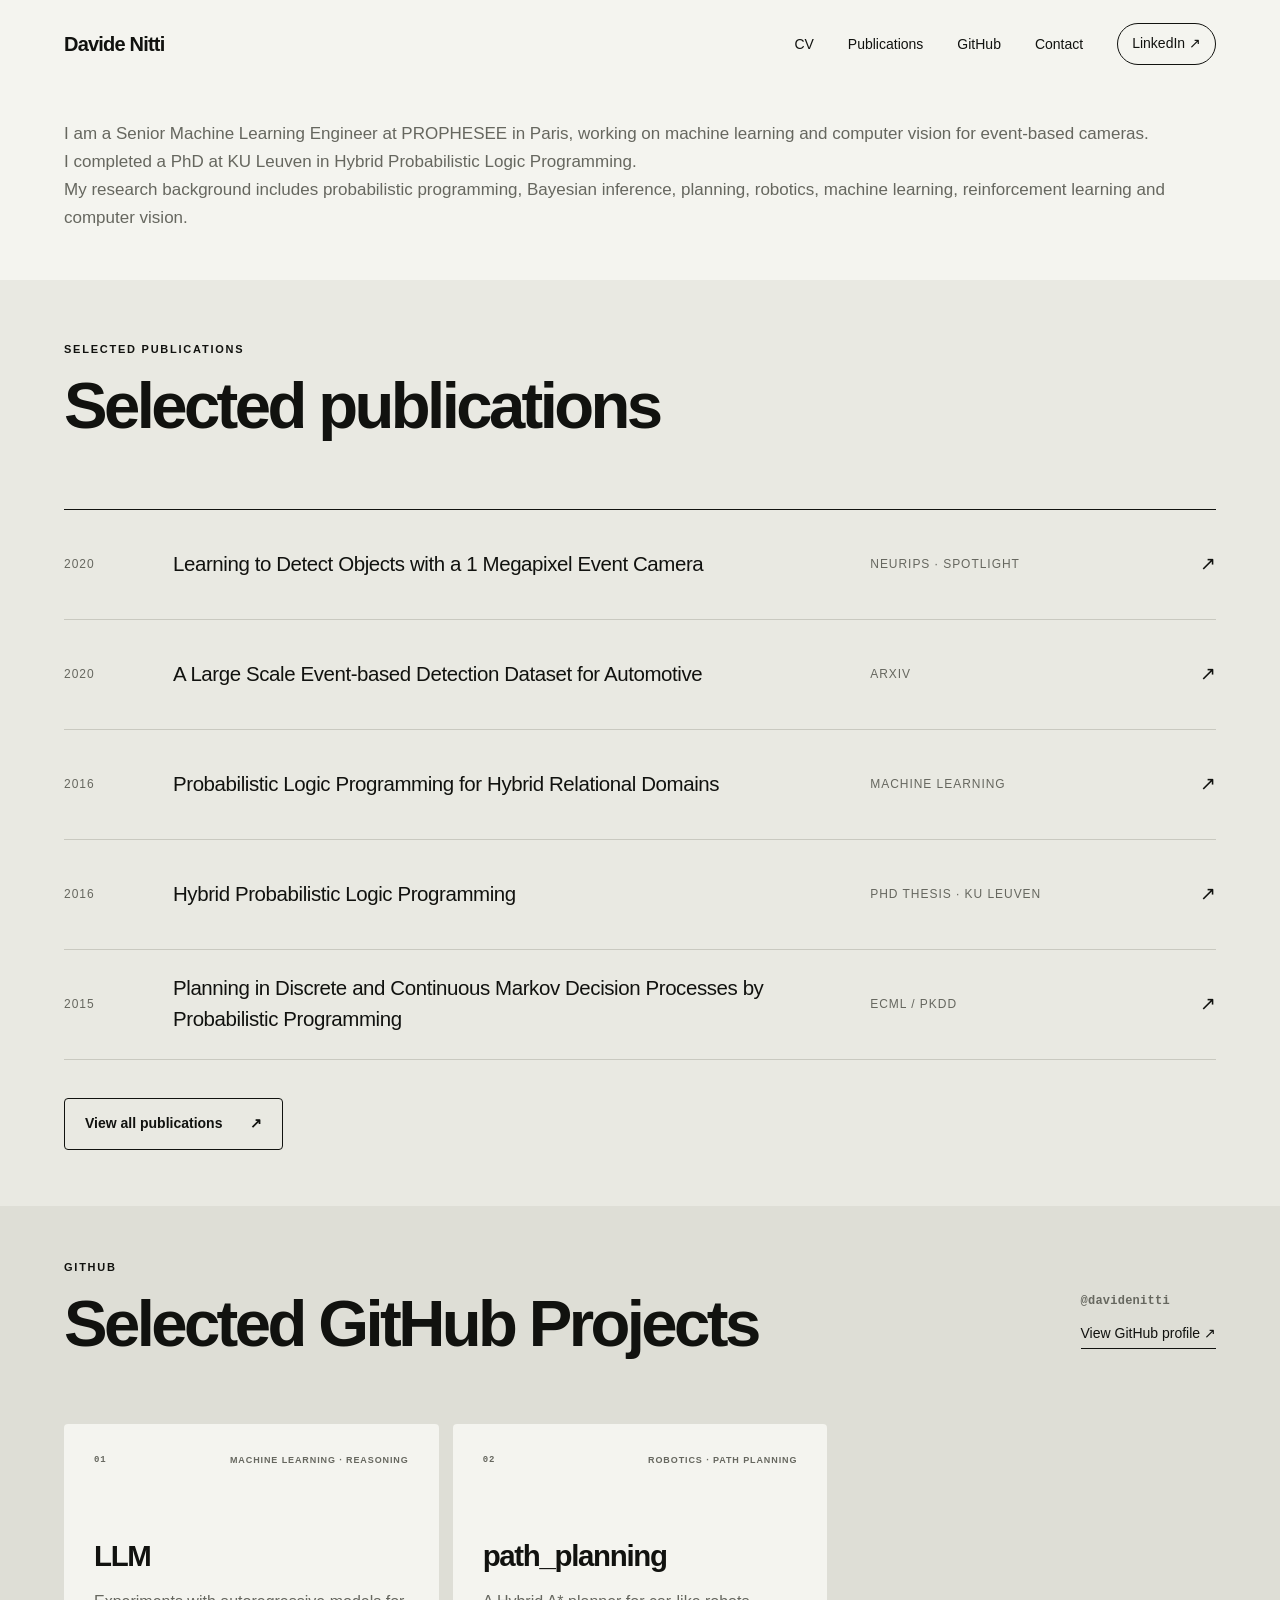
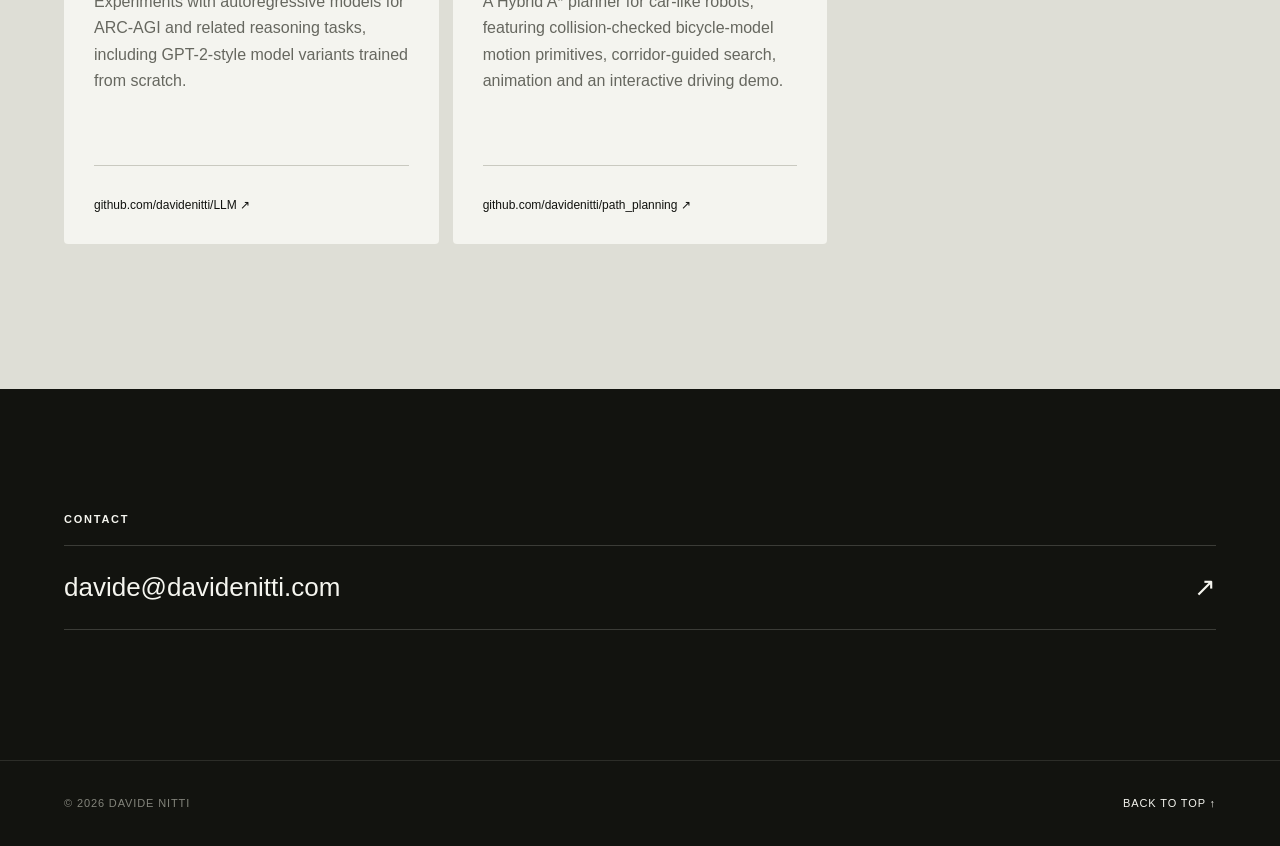
==== index.html @ c470273d "Initial website" ====
<!doctype html>
<html lang="en">
<head>
  <meta charset="utf-8" />
  <meta name="viewport" content="width=device-width, initial-scale=1" />
  <meta name="description" content="Davide Nitti — Senior Machine Learning Engineer working on computer vision, event-based vision, machine learning and probabilistic AI." />
  <meta name="theme-color" content="#f4f4ef" />
  <title>Davide Nitti — Machine Learning & Computer Vision</title>
  <link rel="stylesheet" href="styles.css" />
</head>
<body>
  <header class="site-header" id="top">
    <a class="brand" href="#top" aria-label="Davide Nitti home">Davide Nitti</a>
    <nav class="nav" aria-label="Primary navigation">
      <a href="CV.html">CV</a>
      <a href="#publications">Publications</a>
      <a href="#github">GitHub</a>
      <a href="#contact">Contact</a>
      <a class="nav-contact" href="https://fr.linkedin.com/in/davide-nitti-44170619" target="_blank" rel="noreferrer">LinkedIn ↗</a>
    </nav>
  </header>

  <main>
    <section class="hero section-pad">
      <div class="hero-copy reveal">
        <p class="hero-secondary">
          I am a Senior Machine Learning Engineer at PROPHESEE in Paris, working on machine learning and computer vision for event-based cameras.<br>
          I completed a PhD at KU Leuven in Hybrid Probabilistic Logic Programming.<br>
          My research background includes probabilistic programming, Bayesian inference, planning, robotics, machine learning, reinforcement learning  and computer vision.
        </p>
      </div>
    </section>


    <section class="publications section-pad" id="publications" aria-labelledby="pub-title">
      <div class="section-heading reveal">
        <p class="eyebrow">Selected publications</p>
        <h2 id="pub-title">Selected publications</h2>
      </div>

      <div class="publication-list">
        <a class="publication-row reveal" href="https://arxiv.org/abs/2009.13436" target="_blank" rel="noreferrer">
          <span class="pub-year">2020</span>
          <span class="pub-title">Learning to Detect Objects with a 1 Megapixel Event Camera</span>
          <span class="pub-venue">NeurIPS · Spotlight</span>
          <span class="pub-arrow">↗</span>
        </a>
        <a class="publication-row reveal" href="https://arxiv.org/abs/2001.08499" target="_blank" rel="noreferrer">
          <span class="pub-year">2020</span>
          <span class="pub-title">A Large Scale Event-based Detection Dataset for Automotive</span>
          <span class="pub-venue">arXiv</span>
          <span class="pub-arrow">↗</span>
        </a>
        <a class="publication-row reveal" href="https://link.springer.com/content/pdf/10.1007/s10994-016-5558-8.pdf" target="_blank" rel="noreferrer">
          <span class="pub-year">2016</span>
          <span class="pub-title">Probabilistic Logic Programming for Hybrid Relational Domains</span>
          <span class="pub-venue">Machine Learning</span>
          <span class="pub-arrow">↗</span>
        </a>
        <a class="publication-row reveal" href="https://lirias.kuleuven.be/retrieve/f6fe0185-c481-4d1d-91d5-0dc1fafc66db" target="_blank" rel="noreferrer">
          <span class="pub-year">2016</span>
          <span class="pub-title">Hybrid Probabilistic Logic Programming</span>
          <span class="pub-venue">PhD Thesis · KU Leuven</span>
          <span class="pub-arrow">↗</span>
        </a>
        <a class="publication-row reveal" href="https://www.research.ed.ac.uk/files/28619640/planning.pdf" target="_blank" rel="noreferrer">
          <span class="pub-year">2015</span>
          <span class="pub-title">Planning in Discrete and Continuous Markov Decision Processes by Probabilistic Programming</span>
          <span class="pub-venue">ECML / PKDD</span>
          <span class="pub-arrow">↗</span>
        </a>
      </div>

      <a class="button button-outline reveal" href="https://scholar.google.com/citations?user=Z5vPH3EAAAAJ&amp;hl=en" target="_blank" rel="noreferrer">View all publications <span>↗</span></a>
    </section>

    <section class="github section-pad" id="github" aria-labelledby="github-title">
      <div class="github-heading reveal">
        <div>
          <p class="eyebrow">GitHub</p>
          <h2 id="github-title">Selected GitHub Projects</h2>
        </div>
        <div class="github-profile">
          <span class="github-handle">@davidenitti</span>
          <a class="text-link" href="https://github.com/davidenitti" target="_blank" rel="noreferrer">View GitHub profile ↗</a>
        </div>
      </div>

      <div class="github-grid">
        <a class="repo-card reveal" href="https://github.com/davidenitti/LLM" target="_blank" rel="noreferrer" aria-label="View the LLM project on GitHub">
          <div class="repo-card-top">
            <span class="repo-index">01</span>
            <span class="repo-label">Machine Learning · Reasoning</span>
          </div>
          <h3>LLM</h3>
          <p>Experiments with autoregressive models for ARC-AGI and related reasoning tasks, including GPT-2-style model variants trained from scratch.</p>
          <span class="repo-card-link">github.com/davidenitti/LLM ↗</span>
        </a>

        <a class="repo-card reveal" href="https://github.com/davidenitti/path_planning" target="_blank" rel="noreferrer" aria-label="View the path_planning project on GitHub">
          <div class="repo-card-top">
            <span class="repo-index">02</span>
            <span class="repo-label">Robotics · Path Planning</span>
          </div>
          <h3>path_planning</h3>
          <p>A Hybrid A* planner for car-like robots, featuring collision-checked bicycle-model motion primitives, corridor-guided search, animation and an interactive driving demo.</p>
          <span class="repo-card-link">github.com/davidenitti/path_planning ↗</span>
        </a>

      </div>
    </section>

    <section class="contact section-pad" id="contact" aria-labelledby="contact-title">
      <div class="reveal">
        <p class="eyebrow">Contact</p>
        <a class="contact-link" data-email="moc.ittinedivad|edivad" href="https://fr.linkedin.com/in/davide-nitti-44170619" target="_blank" rel="noreferrer">
          <span class="contact-email">Contact Davide</span>
          <span aria-hidden="true">↗</span>
        </a>
      </div>
    </section>

  </main>

  <footer class="footer">
    <span>© <span id="year"></span> Davide Nitti</span>
    <span></span>
    <a href="#top">Back to top ↑</a>
  </footer>

  <script src="site.js"></script>
</body>
</html>
---- styles.css ----
:root {
  --bg: #f4f4ef;
  --surface: #e9e9e2;
  --ink: #11120f;
  --muted: #66675f;
  --line: #c9c9c0;
  --accent: #3157ff;
  --dark: #12130f;
  --light: #f5f5ef;
  --max: 1480px;
  --pad: clamp(24px, 5vw, 84px);
  --radius: 4px;
}

* { box-sizing: border-box; }
html { scroll-behavior: smooth; }
body {
  margin: 0;
  background: var(--bg);
  color: var(--ink);
  font-family: Inter, ui-sans-serif, -apple-system, BlinkMacSystemFont, "Segoe UI", sans-serif;
  font-size: 16px;
  line-height: 1.5;
  overflow-x: hidden;
}
body.menu-open { overflow: hidden; }
::selection { background: var(--accent); color: white; }
a { color: inherit; text-decoration: none; }
button { font: inherit; }


.site-header {
  height: 88px;
  width: 100%;
  max-width: var(--max);
  margin: 0 auto;
  padding: 0 var(--pad);
  display: flex;
  align-items: center;
  justify-content: space-between;
  position: relative;
  z-index: 50;
}
.brand {
  font-size: 20px;
  font-weight: 820;
  letter-spacing: -.04em;
}
.brand span { color: var(--accent); }
.nav { display: flex; align-items: center; gap: 34px; font-size: 14px; }
.nav a { position: relative; }
.nav a:not(.nav-contact)::after {
  content: "";
  position: absolute;
  left: 0; bottom: -7px;
  width: 100%; height: 1px;
  background: currentColor;
  transform: scaleX(0);
  transform-origin: right;
  transition: transform .25s ease;
}
.nav a:hover::after { transform: scaleX(1); transform-origin: left; }
.nav-contact {
  border: 1px solid var(--ink);
  padding: 9px 14px 10px;
  border-radius: 999px;
  transition: .25s ease;
}
.nav-contact:hover { background: var(--ink); color: var(--bg); }
.menu-button, .mobile-nav { display: none; }

.section-pad {
  width: 100%;
  max-width: var(--max);
  margin: 0 auto;
  padding-left: var(--pad);
  padding-right: var(--pad);
}
.eyebrow {
  margin: 0 0 20px;
  font-size: 11px;
  line-height: 1;
  letter-spacing: .16em;
  text-transform: uppercase;
  font-weight: 700;
}

.hero {
  min-height: auto;
  display: grid;
  grid-template-columns: minmax(0, 1.08fr) minmax(380px, .92fr);
  gap: clamp(40px, 7vw, 120px);
  align-items: center;
  padding-top: 32px;
  padding-bottom: 48px;
  position: relative;
}
.hero-copy { max-width: 800px; }
.hero-name {
  margin: 0 0 18px;
  font-size: clamp(26px, 2.4vw, 40px);
  line-height: 1;
  letter-spacing: -.04em;
  font-weight: 700;
}

.hero h1 {
  margin: 0;
  max-width: 860px;
  font-size: clamp(58px, 7.3vw, 126px);
  line-height: .89;
  letter-spacing: -.065em;
  font-weight: 700;
}
.hero h1 em,
.about-copy h2 em {
  font-family: Georgia, "Times New Roman", serif;
  font-weight: 400;
  letter-spacing: -.045em;
}
.hero-lead {
  max-width: 640px;
  margin: 42px 0 0;
  font-size: clamp(18px, 1.5vw, 23px);
  line-height: 1.48;
  color: var(--muted);
}
.hero-actions {
  margin-top: 42px;
  display: flex;
  align-items: center;
  gap: 28px;
  flex-wrap: wrap;
}
.button {
  min-height: 52px;
  display: inline-flex;
  align-items: center;
  justify-content: space-between;
  gap: 28px;
  padding: 0 20px;
  border-radius: var(--radius);
  font-size: 14px;
  font-weight: 650;
  transition: transform .25s ease, background .25s ease, color .25s ease;
}
.button:hover { transform: translateY(-2px); }
.button-primary { background: var(--accent); color: #fff; }
.button-outline { border: 1px solid var(--ink); margin-top: 38px; }
.button-outline:hover { background: var(--ink); color: var(--bg); }
.text-link { font-size: 14px; border-bottom: 1px solid var(--ink); padding-bottom: 4px; }
.hero-index {
  position: absolute;
  bottom: 24px; right: var(--pad);
  font-size: 11px;
  letter-spacing: .15em;
}


.expertise {
  padding-top: 118px;
  padding-bottom: 140px;
  border-top: 1px solid var(--line);
  display: grid;
  grid-template-columns: .7fr 1.3fr;
  gap: clamp(48px, 8vw, 150px);
}
.section-heading h2,
.work-heading h2,
.publications h2 {
  margin: 0;
  font-size: clamp(48px, 5.1vw, 86px);
  line-height: .94;
  letter-spacing: -.055em;
  font-weight: 650;
}
.expertise-list { border-top: 1px solid var(--ink); }
.expertise-item {
  display: grid;
  grid-template-columns: 52px minmax(180px, .85fr) 1.15fr;
  gap: 24px;
  align-items: start;
  padding: 27px 0 30px;
  border-bottom: 1px solid var(--line);
}
.item-index { font: 600 10px/1 ui-monospace, monospace; color: var(--muted); padding-top: 7px; }
.expertise-item h3 { margin: 0; font-size: 20px; letter-spacing: -.025em; }
.expertise-item p { margin: 0; color: var(--muted); max-width: 460px; }

.work {
  background: #deded6;
  max-width: none;
  padding-top: 130px;
  padding-bottom: 140px;
}
.work > * { max-width: calc(var(--max) - (var(--pad) * 2)); margin-left: auto; margin-right: auto; }
.work-heading {
  display: flex;
  justify-content: space-between;
  align-items: end;
  gap: 48px;
  margin-bottom: 72px;
}
.section-note { max-width: 420px; margin: 0 0 4px; color: var(--muted); }
.project {
  background: var(--bg);
  border-radius: var(--radius);
  position: relative;
}
.project-featured { padding: clamp(24px, 3.2vw, 52px); }
.project-meta {
  display: flex;
  justify-content: space-between;
  gap: 18px;
  color: var(--muted);
  text-transform: uppercase;
  font-size: 10px;
  letter-spacing: .1em;
  font-weight: 700;
}
.project-body {
  display: grid;
  grid-template-columns: .92fr 1.08fr;
  gap: clamp(40px, 6vw, 100px);
  align-items: end;
  margin-top: 80px;
}
.project-featured h3 {
  margin: 0;
  max-width: 700px;
  font-size: clamp(38px, 4.1vw, 72px);
  line-height: .98;
  letter-spacing: -.05em;
  font-weight: 650;
}
.project-featured p { max-width: 600px; margin: 30px 0 0; color: var(--muted); font-size: 17px; }
.project-links { display: flex; gap: 26px; flex-wrap: wrap; margin-top: 34px; font-size: 13px; }
.project-links a { border-bottom: 1px solid; padding-bottom: 3px; }
.project-graphic {
  min-height: 500px;
  position: relative;
  overflow: hidden;
  background: #171815;
}
.graphic-events {
  background:
    linear-gradient(90deg, rgba(49,87,255,.16), transparent 40%),
    radial-gradient(circle at 60% 35%, rgba(255,255,255,.08), transparent 25%),
    #151612;
}
.event-field { position: absolute; inset: 0; }
.event-dot { position: absolute; width: 2px; height: 2px; background: #dce0ff; opacity: .65; }
.event-dot:nth-child(3n) { background: #3157ff; width: 3px; height: 3px; }
.bbox { position: absolute; border: 1px solid rgba(255,255,255,.72); }
.bbox::before {
  content: "OBJECT";
  position: absolute; left: -1px; top: -17px;
  color: rgba(255,255,255,.72);
  font: 600 8px/1 ui-monospace, monospace;
  letter-spacing: .08em;
}
.bbox-1 { left: 18%; top: 28%; width: 22%; height: 32%; }
.bbox-2 { left: 55%; top: 18%; width: 27%; height: 24%; }
.bbox-3 { left: 62%; top: 63%; width: 16%; height: 20%; }
.fps-badge {
  position: absolute; left: 16px; bottom: 16px;
  background: var(--accent); color: white;
  padding: 7px 9px;
  font: 700 9px/1 ui-monospace, monospace;
  letter-spacing: .08em;
}
.project-grid {
  display: grid;
  grid-template-columns: 1fr 1fr;
  gap: 18px;
  margin-top: 18px;
}
.project-compact { min-height: 420px; padding: 30px; display: flex; flex-direction: column; }
.project-compact h3 { margin: auto 0 18px; max-width: 600px; font-size: clamp(29px, 2.7vw, 46px); line-height: 1.02; letter-spacing: -.045em; }
.project-compact p { margin: 0; max-width: 620px; color: var(--muted); }
.project-arrow { position: absolute; right: 28px; top: 70px; font-size: 24px; }
.project-dark { background: var(--dark); color: var(--light); }
.project-dark .project-meta, .project-dark p { color: #9a9b91; }

.about {
  padding-top: 150px;
  padding-bottom: 150px;
  display: grid;
  grid-template-columns: .55fr 1.2fr;
  column-gap: clamp(60px, 9vw, 180px);
  row-gap: 110px;
}
.about-kicker { min-height: 200px; display: flex; flex-direction: column; justify-content: space-between; }
.monogram {
  width: 128px; height: 128px;
  border-radius: 50%;
  background: var(--accent);
  color: white;
  display: grid; place-items: center;
  font-size: 28px; font-weight: 750; letter-spacing: -.06em;
}
.about-copy h2 {
  margin: 0;
  font-size: clamp(48px, 5.5vw, 92px);
  line-height: .96;
  letter-spacing: -.055em;
  font-weight: 620;
}
.about-copy p { margin: 48px 0 0; max-width: 720px; color: var(--muted); font-size: 19px; line-height: 1.65; }
.timeline { grid-column: 2; border-top: 1px solid var(--ink); }
.timeline-row {
  display: grid;
  grid-template-columns: 130px 1fr;
  padding: 24px 0 28px;
  border-bottom: 1px solid var(--line);
}
.timeline-year { font: 600 10px/1.4 ui-monospace, monospace; color: var(--muted); }
.timeline-row div { display: flex; justify-content: space-between; gap: 30px; }
.timeline-row strong { font-size: 18px; }
.timeline-row span:last-child { color: var(--muted); }

.research-banner {
  max-width: none;
  background: var(--accent);
  color: white;
  padding-top: 72px;
  padding-bottom: 72px;
  overflow: hidden;
}
.research-banner > .eyebrow { max-width: calc(var(--max) - (var(--pad) * 2)); margin-left: auto; margin-right: auto; }
.research-marquee {
  width: max-content;
  display: flex;
  align-items: center;
  gap: 26px;
  font-size: clamp(52px, 7.2vw, 120px);
  line-height: .9;
  letter-spacing: -.06em;
  white-space: nowrap;
}
.research-marquee i { font-family: Georgia, serif; font-weight: 400; }
.research-list { display: none; }

.publications {
  padding-top: 64px;
  padding-bottom: 56px;
  background: var(--surface);
}
.publications .section-heading { margin-bottom: 72px; }
.publication-list { border-top: 1px solid var(--ink); }
.publication-row {
  display: grid;
  grid-template-columns: 85px 1.5fr .65fr 30px;
  gap: 24px;
  align-items: center;
  min-height: 110px;
  border-bottom: 1px solid var(--line);
  transition: padding .25s ease, background .25s ease;
}
.publication-row:hover { padding-left: 14px; padding-right: 14px; background: rgba(255,255,255,.34); }
.pub-year, .pub-venue { color: var(--muted); font-size: 12px; text-transform: uppercase; letter-spacing: .08em; }
.pub-title { font-size: clamp(18px, 1.6vw, 24px); letter-spacing: -.02em; }
.pub-arrow { text-align: right; font-size: 19px; }

.contact {
  max-width: none;
  background: var(--dark);
  color: var(--light);
  padding-top: 125px;
  padding-bottom: 130px;
}
.contact > * { max-width: calc(var(--max) - (var(--pad) * 2)); margin-left: auto; margin-right: auto; }
.contact h2 {
  margin-top: 0;
  margin-bottom: 60px;
  font-size: clamp(52px, 6.4vw, 108px);
  line-height: .93;
  letter-spacing: -.06em;
  font-weight: 620;
}
.contact-link {
  display: flex;
  justify-content: space-between;
  align-items: center;
  border-top: 1px solid #3b3c37;
  border-bottom: 1px solid #3b3c37;
  padding: 22px 0;
  font-size: 18px;
}
.contact-link span { font-size: 26px; }

.footer {
  min-height: 86px;
  background: var(--dark);
  color: #83847b;
  border-top: 1px solid #2c2d28;
  display: grid;
  grid-template-columns: 1fr auto 1fr;
  gap: 20px;
  align-items: center;
  padding: 0 var(--pad);
  font-size: 11px;
  text-transform: uppercase;
  letter-spacing: .08em;
}
.footer a { justify-self: end; color: var(--light); }

.reveal { opacity: 1; transform: translateY(0); }
.js .reveal {
  opacity: 0;
  transform: translateY(22px);
  transition: opacity .7s ease, transform .7s cubic-bezier(.2,.75,.2,1);
}
.js .reveal.visible { opacity: 1; transform: translateY(0); }

@media (prefers-reduced-motion: reduce) {
  *, *::before, *::after { animation-duration: .01ms !important; animation-iteration-count: 1 !important; scroll-behavior: auto !important; transition-duration: .01ms !important; }
}

@media (max-width: 980px) {
  .nav { display: none; }
  .menu-button {
    display: flex;
    width: 42px; height: 42px;
    border: 0; background: transparent;
    flex-direction: column;
    align-items: center; justify-content: center;
    gap: 7px; cursor: pointer;
    position: relative; z-index: 70;
  }
  .menu-button span { width: 24px; height: 1px; background: var(--ink); transition: transform .25s ease; }
  .menu-button[aria-expanded="true"] span:first-child { transform: translateY(4px) rotate(45deg); }
  .menu-button[aria-expanded="true"] span:last-child { transform: translateY(-4px) rotate(-45deg); }
  .mobile-nav {
    display: flex;
    position: fixed;
    z-index: 45;
    inset: 0;
    background: var(--bg);
    padding: 130px var(--pad) 50px;
    flex-direction: column;
    gap: 8px;
    transform: translateY(-105%);
    transition: transform .45s cubic-bezier(.2,.75,.2,1);
  }
  .mobile-nav.open { transform: translateY(0); }
  .mobile-nav a { font-size: clamp(36px, 9vw, 64px); line-height: 1.15; letter-spacing: -.04em; padding: 8px 0; }

  .hero { grid-template-columns: 1fr; min-height: auto; padding-top: 20px; }
  .hero-visual { width: 100%; min-height: 620px; max-height: none; aspect-ratio: 1.05; margin-top: 18px; }
  .hero-index { display: none; }
  .expertise { grid-template-columns: 1fr; }
  .work-heading { align-items: start; flex-direction: column; }
  .project-body { grid-template-columns: 1fr; margin-top: 60px; }
  .project-graphic { min-height: 450px; }
  .about { grid-template-columns: 1fr; row-gap: 70px; }
  .about-kicker { min-height: 0; flex-direction: row; align-items: flex-end; }
  .timeline { grid-column: 1; }
}

@media (max-width: 700px) {
  .site-header { height: 74px; }
  .hero { padding-top: 16px; padding-bottom: 40px; }
  .hero h1 { font-size: clamp(54px, 17vw, 82px); }
  .hero-lead { margin-top: 30px; }
  .hero-visual { min-height: 480px; }
  .visual-label-bottom span:nth-child(2) { display: none; }
  .expertise { padding-top: 88px; padding-bottom: 100px; gap: 48px; }
  .expertise-item { grid-template-columns: 38px 1fr; gap: 14px; }
  .expertise-item p { grid-column: 2; }
  .work { padding-top: 95px; padding-bottom: 100px; }
  .work-heading { margin-bottom: 48px; }
  .project-featured { padding: 22px; }
  .project-body { margin-top: 56px; }
  .project-graphic { min-height: 360px; }
  .project-grid { grid-template-columns: 1fr; }
  .project-compact { min-height: 360px; }
  .about { padding-top: 100px; padding-bottom: 110px; }
  .monogram { width: 82px; height: 82px; font-size: 20px; }
  .timeline-row { grid-template-columns: 1fr; gap: 12px; }
  .timeline-row div { flex-direction: column; gap: 4px; }
  .research-marquee { display: none; }
  .research-list { display: flex; flex-direction: column; gap: 8px; font-size: clamp(38px, 12vw, 56px); line-height: 1; letter-spacing: -.05em; }
  .research-banner > .eyebrow, .research-list { max-width: calc(var(--max) - (var(--pad) * 2)); margin-left: auto; margin-right: auto; }
  .publications { padding-top: 56px; padding-bottom: 56px; }
  .publication-row { grid-template-columns: 54px 1fr 24px; padding: 22px 0; min-height: 0; }
  .pub-venue { grid-column: 2; }
  .pub-arrow { grid-column: 3; grid-row: 1 / span 2; }
  .contact { padding-top: 95px; padding-bottom: 100px; }
  .footer { grid-template-columns: 1fr auto; padding-top: 28px; padding-bottom: 28px; }
  .footer span:nth-child(2) { display: none; }
}

/* V2: static visual system and GitHub section */


.research-banner { overflow: visible; }
.research-marquee { display: none !important; animation: none !important; }
.research-list-desktop {
  display: grid;
  grid-template-columns: repeat(4, 1fr);
  gap: 0;
  margin-top: 52px;
  border-top: 1px solid rgba(255,255,255,.25);
  border-bottom: 1px solid rgba(255,255,255,.25);
}
.research-list-desktop span {
  padding: 28px 20px;
  border-right: 1px solid rgba(255,255,255,.25);
  font-size: clamp(20px, 2vw, 31px);
  letter-spacing: -.035em;
}
.research-list-desktop span:first-child { padding-left: 0; }
.research-list-desktop span:last-child { border-right: 0; }

/* Keep content visible without scroll-triggered animation. */
.reveal,
.js .reveal,
.js .reveal.visible {
  opacity: 1 !important;
  transform: none !important;
  transition: none !important;
}

.github {
  padding-top: 56px;
  padding-bottom: 145px;
  background: #deded6;
  max-width: none;
}
.github > * {
  max-width: calc(var(--max) - (var(--pad) * 2));
  margin-left: auto;
  margin-right: auto;
}
.github-heading {
  display: flex;
  justify-content: space-between;
  align-items: end;
  gap: 50px;
  margin-bottom: 70px;
}
.github-heading h2 {
  margin: 0;
  font-size: clamp(48px, 5.1vw, 86px);
  line-height: .94;
  letter-spacing: -.055em;
  font-weight: 650;
}
.github-profile {
  display: flex;
  flex-direction: column;
  align-items: flex-start;
  gap: 16px;
  padding-bottom: 5px;
}
.github-handle {
  font: 600 12px/1 ui-monospace, SFMono-Regular, Menlo, monospace;
  letter-spacing: .02em;
  color: var(--muted);
}
.github-grid {
  display: grid;
  grid-template-columns: repeat(3, 1fr);
  gap: 14px;
}
.repo-card {
  min-height: 420px;
  padding: 30px;
  background: var(--bg);
  display: flex;
  flex-direction: column;
  border-radius: var(--radius);
  transition: transform .25s ease, background .25s ease;
}
.repo-card:hover { transform: translateY(-4px); }
.repo-card:focus-visible { outline: 2px solid var(--accent); outline-offset: 4px; }
.repo-card-top {
  display: flex;
  justify-content: space-between;
  gap: 20px;
  color: var(--muted);
  text-transform: uppercase;
  font-size: 9px;
  letter-spacing: .1em;
  font-weight: 700;
}
.repo-index {
  font-family: ui-monospace, SFMono-Regular, Menlo, monospace;
}
.repo-card h3 {
  margin: 74px 0 18px;
  font-size: clamp(28px, 2.3vw, 42px);
  line-height: 1;
  letter-spacing: -.045em;
  overflow-wrap: anywhere;
}
.repo-card p {
  margin: 0;
  color: var(--muted);
  line-height: 1.65;
}
.repo-card-link {
  margin-top: auto;
  padding-top: 30px;
  font-size: 12px;
  border-top: 1px solid var(--line);
  overflow-wrap: anywhere;
}
.repo-card-dark {
  background: #171815;
  color: #f4f4ef;
}
.repo-card-dark p,
.repo-card-dark .repo-card-top { color: rgba(244,244,239,.62); }
.repo-card-dark .repo-card-link { border-top-color: rgba(244,244,239,.16); }
.contact-links {
  display: flex;
  flex-wrap: wrap;
  gap: clamp(26px, 5vw, 70px);
  align-items: baseline;
}

@media (max-width: 900px) {
  .research-list-desktop { grid-template-columns: repeat(2, 1fr); }
  .research-list-desktop span:nth-child(2) { border-right: 0; }
  .research-list-desktop span:nth-child(-n+2) { border-bottom: 1px solid rgba(255,255,255,.25); }
  .github-heading { align-items: flex-start; flex-direction: column; }
  .github-grid { grid-template-columns: 1fr; }
  .repo-card { min-height: 320px; }
}

@media (max-width: 620px) {
  .research-list-desktop { grid-template-columns: 1fr; }
  .research-list-desktop span {
    border-right: 0;
    border-bottom: 1px solid rgba(255,255,255,.25);
    padding: 22px 0;
  }
  .research-list-desktop span:nth-child(-n+2) { border-bottom: 1px solid rgba(255,255,255,.25); }
  .research-list-desktop span:last-child { border-bottom: 0; }
  .github { padding-top: 56px; padding-bottom: 105px; }
  .github-heading { margin-bottom: 46px; }
  .repo-card { min-height: 300px; padding: 24px; }
  .repo-card h3 { margin-top: 54px; }
}


/* V3: purely typographic layout; decorative SVG/event visuals removed. */
.hero {
  grid-template-columns: minmax(0, 1fr);
  align-items: center;
}
.hero-copy {
  max-width: none;
}
.hero h1 {
  max-width: 1040px;
}
.hero-lead {
  max-width: 780px;
  margin-top: 0;
  color: var(--ink);
  font-size: clamp(22px, 2vw, 32px);
  line-height: 1.42;
  letter-spacing: -.025em;
}
.hero-secondary {
  max-width: none;
  margin: 0;
  color: var(--muted);
  font-size: 17px;
  line-height: 1.65;
}
.project-body {
  grid-template-columns: minmax(0, 1fr);
  max-width: 980px;
}
.project-featured h3 {
  max-width: 900px;
}
@media (max-width: 980px) {
  .hero { grid-template-columns: 1fr; }
  .project-body { grid-template-columns: 1fr; }
}

/* Shared persistent navigation */
.site-header {
  height: auto;
  min-height: 88px;
}
.nav a[aria-current="page"]::after { transform: scaleX(1); }
.menu-button,
.mobile-nav { display: none !important; }

@media (max-width: 980px) {
  .nav {
    display: flex;
    gap: clamp(12px, 3vw, 26px);
  }
}

@media (max-width: 560px) {
  .site-header {
    min-height: 112px;
    padding-top: 18px;
    padding-bottom: 16px;
    flex-wrap: wrap;
    row-gap: 15px;
  }
  .brand { width: 100%; }
  .nav {
    width: 100%;
    justify-content: flex-end;
    gap: clamp(10px, 4vw, 18px);
    font-size: 12px;
  }
  .nav-contact { padding: 7px 10px 8px; }
}

/* Curriculum vitae */
.cv-main { padding-bottom: 140px; }
.cv-hero {
  padding-top: clamp(62px, 8vw, 118px);
  padding-bottom: clamp(82px, 11vw, 170px);
}
.cv-hero h1 {
  max-width: 1060px;
  margin: 0;
  font-size: clamp(18px, 5.5vw, 92px);
  line-height: .88;
  letter-spacing: -.065em;
  font-weight: 650;
  white-space: nowrap;
}
.cv-intro {
  max-width: 860px;
  margin: 48px 0 0;
  color: var(--muted);
  font-size: clamp(19px, 1.8vw, 27px);
  line-height: 1.55;
  letter-spacing: -.02em;
}
.cv-section {
  display: grid;
  grid-template-columns: minmax(190px, .45fr) minmax(0, 1.55fr);
  gap: clamp(42px, 8vw, 140px);
  padding-top: 78px;
  padding-bottom: 92px;
  border-top: 1px solid var(--ink);
}
.cv-section-heading h2 {
  position: sticky;
  top: 28px;
  margin: 0;
  font-size: clamp(32px, 3vw, 50px);
  line-height: 1;
  letter-spacing: -.05em;
  font-weight: 650;
}
.cv-entries { border-top: 1px solid var(--line); }
.cv-entry {
  display: grid;
  grid-template-columns: minmax(130px, .34fr) minmax(0, 1fr);
  gap: clamp(28px, 5vw, 76px);
  padding: 30px 0 36px;
  border-bottom: 1px solid var(--line);
}
.cv-date {
  color: var(--muted);
  font: 600 11px/1.5 ui-monospace, SFMono-Regular, Menlo, monospace;
  letter-spacing: .025em;
  text-transform: uppercase;
}
.cv-entry h3 {
  margin: -3px 0 8px;
  font-size: clamp(22px, 2vw, 31px);
  line-height: 1.12;
  letter-spacing: -.035em;
  font-weight: 650;
}
.cv-place { margin: 0 0 20px; color: var(--muted); }
.cv-entry p { max-width: 780px; margin: 0 0 14px; }
.cv-entry p:last-child { margin-bottom: 0; }
.cv-entry ul { max-width: 780px; margin: 14px 0 0; padding-left: 20px; }
.cv-entry li + li { margin-top: 8px; }
.cv-entry strong { font-weight: 700; }
.cv-entry-wide { grid-template-columns: 1fr; }
.cv-skill-list {
  display: flex;
  flex-wrap: wrap;
  gap: 9px;
  margin: 6px 0 0;
  padding: 0;
  list-style: none;
}
.cv-skill-list li {
  margin: 0;
  padding: 9px 13px 10px;
  border: 1px solid var(--line);
  border-radius: 999px;
  font-size: 13px;
}
.cv-skill-list li + li { margin-top: 0; }
.cv-footer-note { color: var(--muted); }

@media (max-width: 800px) {
  .cv-main { padding-bottom: 90px; }
  .cv-section { grid-template-columns: 1fr; gap: 38px; padding-top: 60px; padding-bottom: 72px; }
  .cv-section-heading h2 { position: static; }
}

@media (max-width: 560px) {
  .cv-hero { padding-top: 54px; padding-bottom: 88px; }
  .cv-intro { margin-top: 34px; }
  .cv-entry { grid-template-columns: 1fr; gap: 12px; }
}
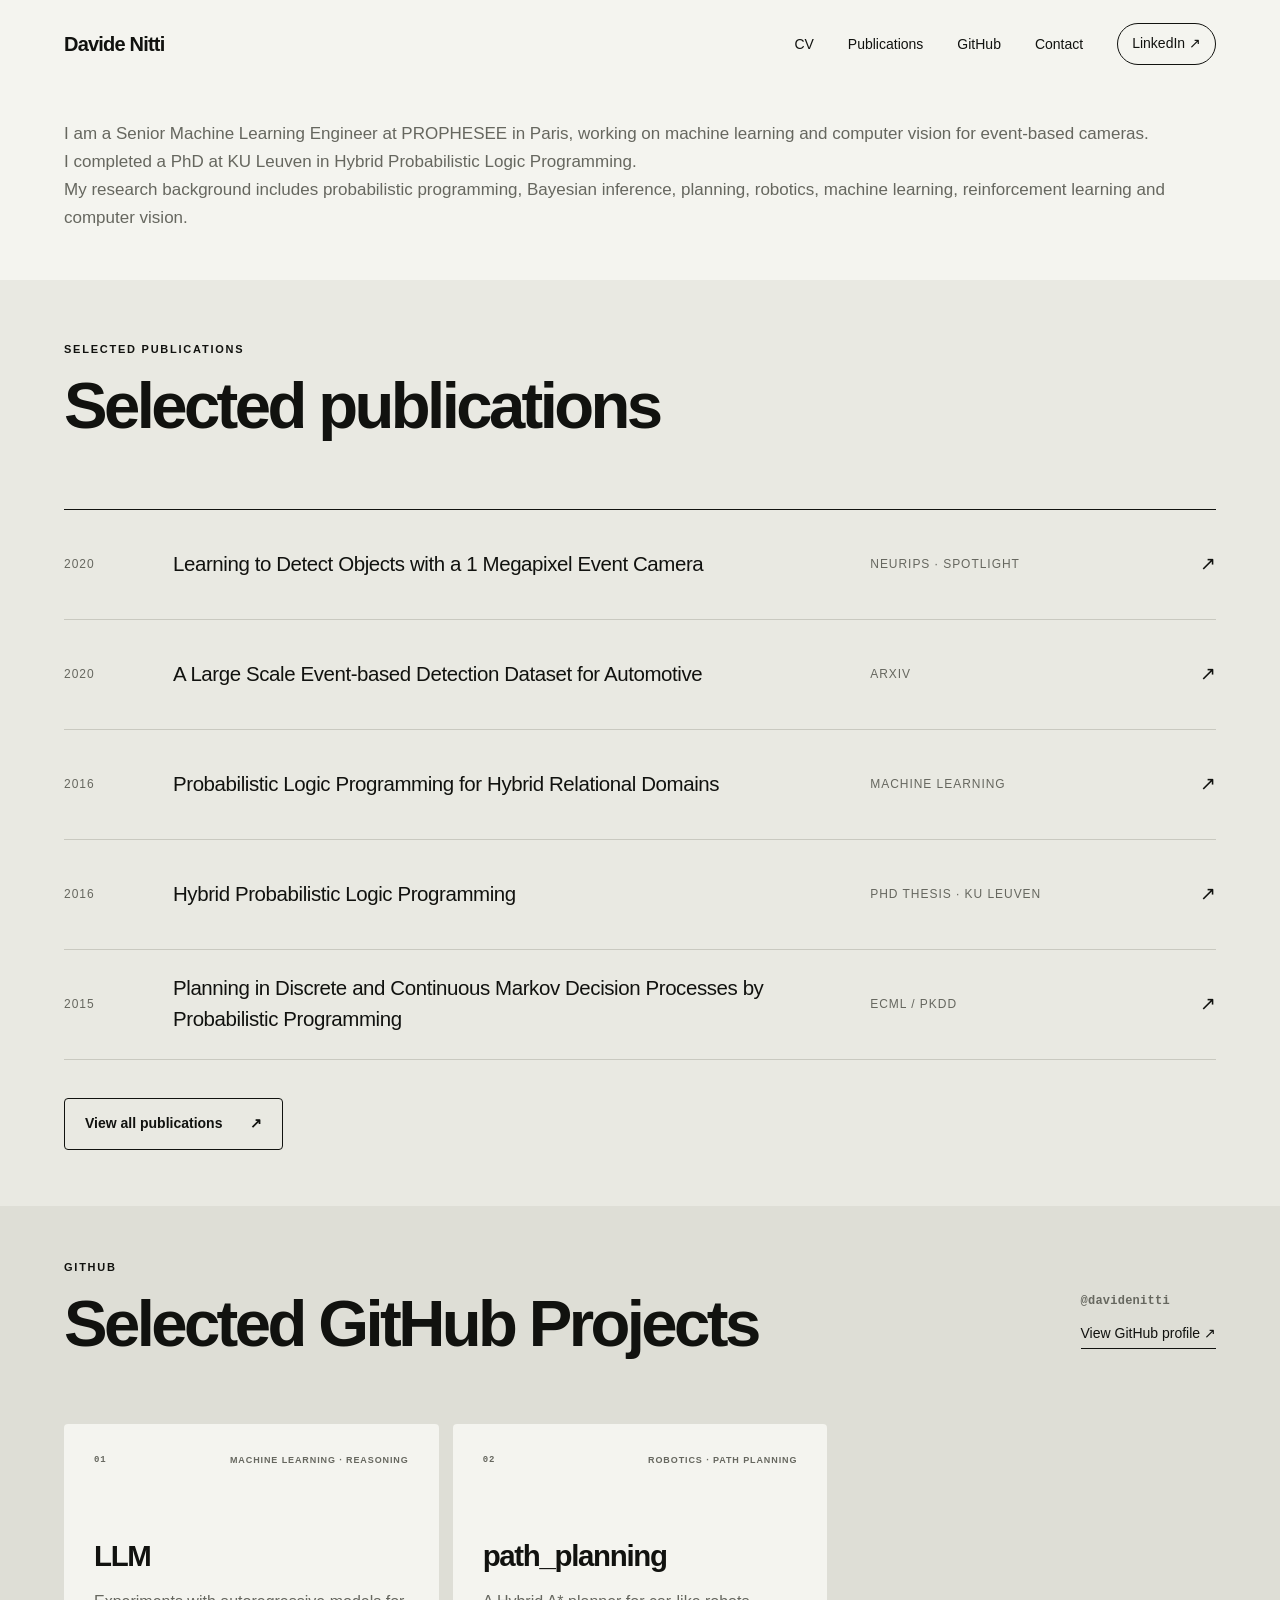
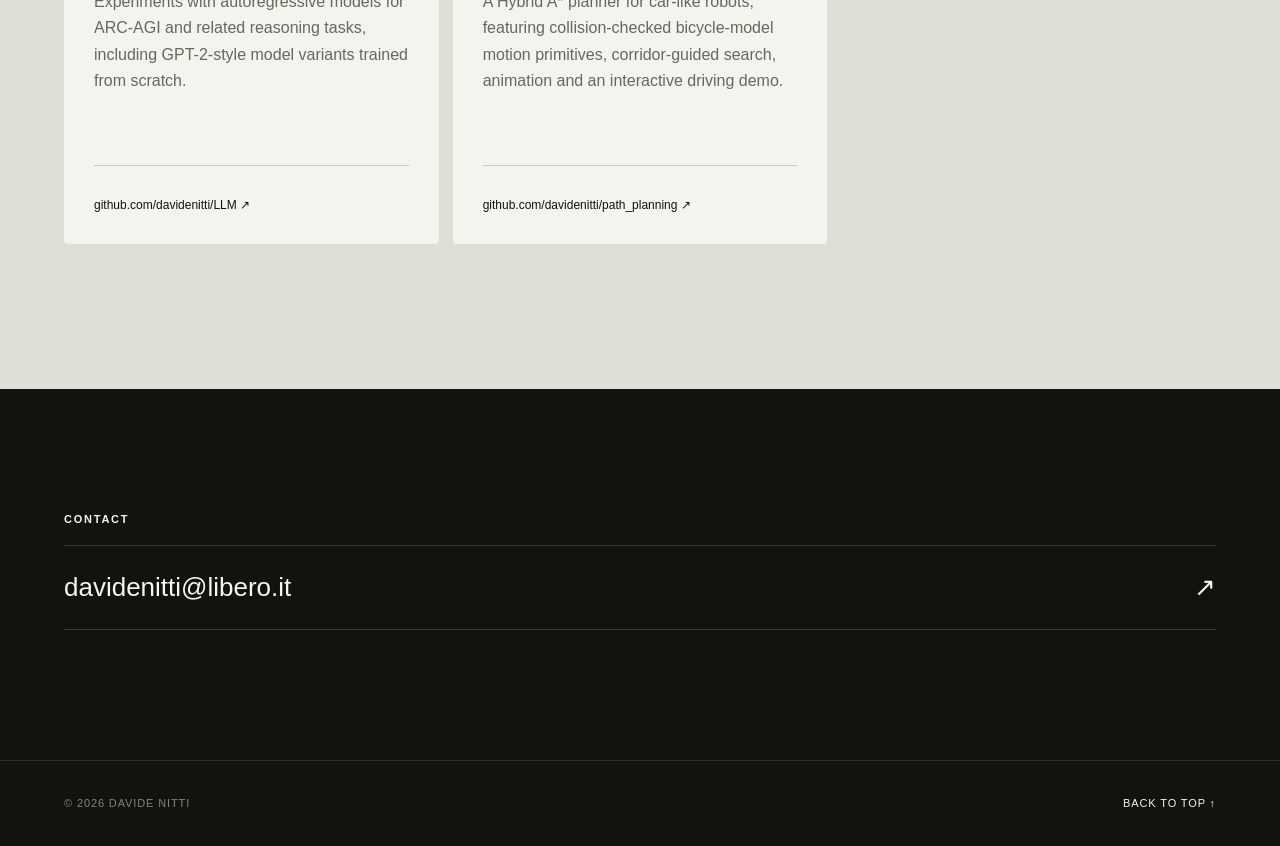
==== commit fce327a1: "update contact" ====
--- a/index.html
+++ b/index.html
@@ -113,7 +113,7 @@
     <section class="contact section-pad" id="contact" aria-labelledby="contact-title">
       <div class="reveal">
         <p class="eyebrow">Contact</p>
-        <a class="contact-link" data-email="moc.ittinedivad|edivad" href="https://fr.linkedin.com/in/davide-nitti-44170619" target="_blank" rel="noreferrer">
+        <a class="contact-link" data-email="ti.orebil|ittinedivad" href="https://fr.linkedin.com/in/davide-nitti-44170619" target="_blank" rel="noreferrer">
           <span class="contact-email">Contact Davide</span>
           <span aria-hidden="true">↗</span>
         </a>
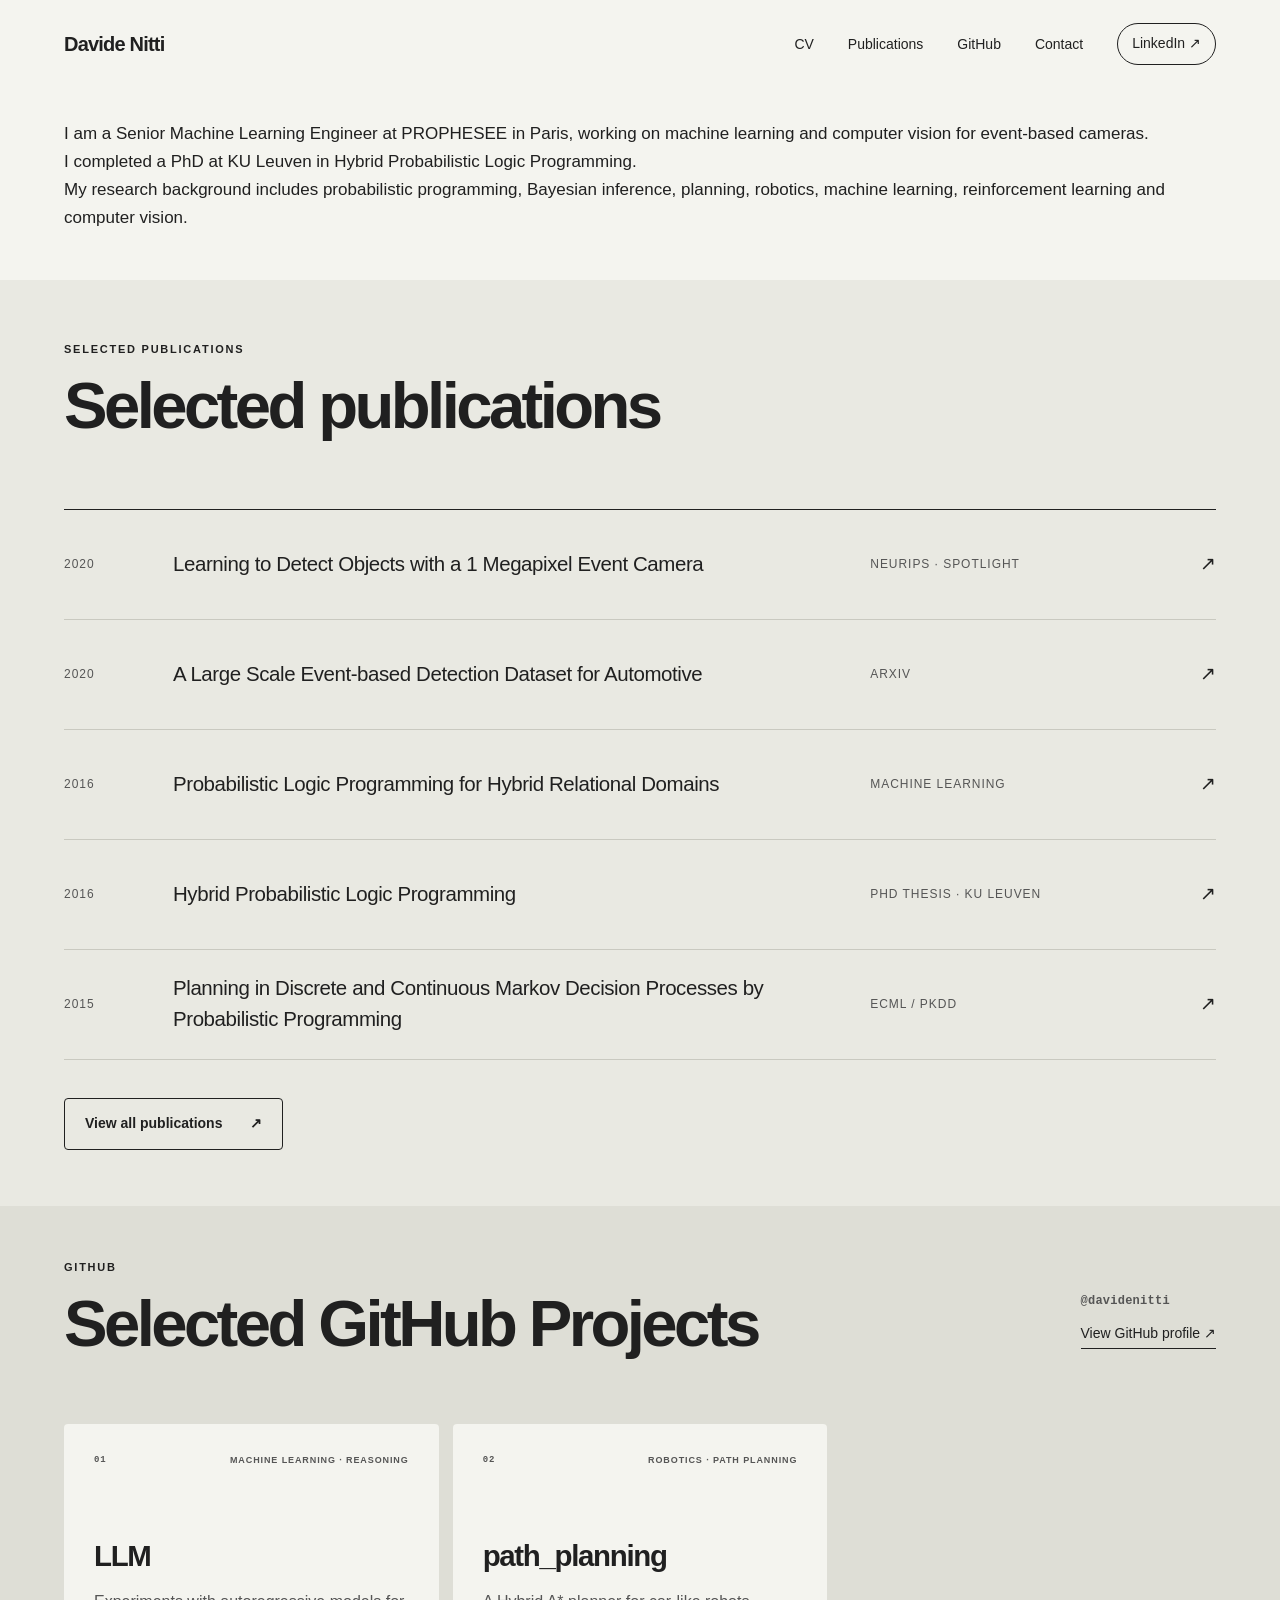
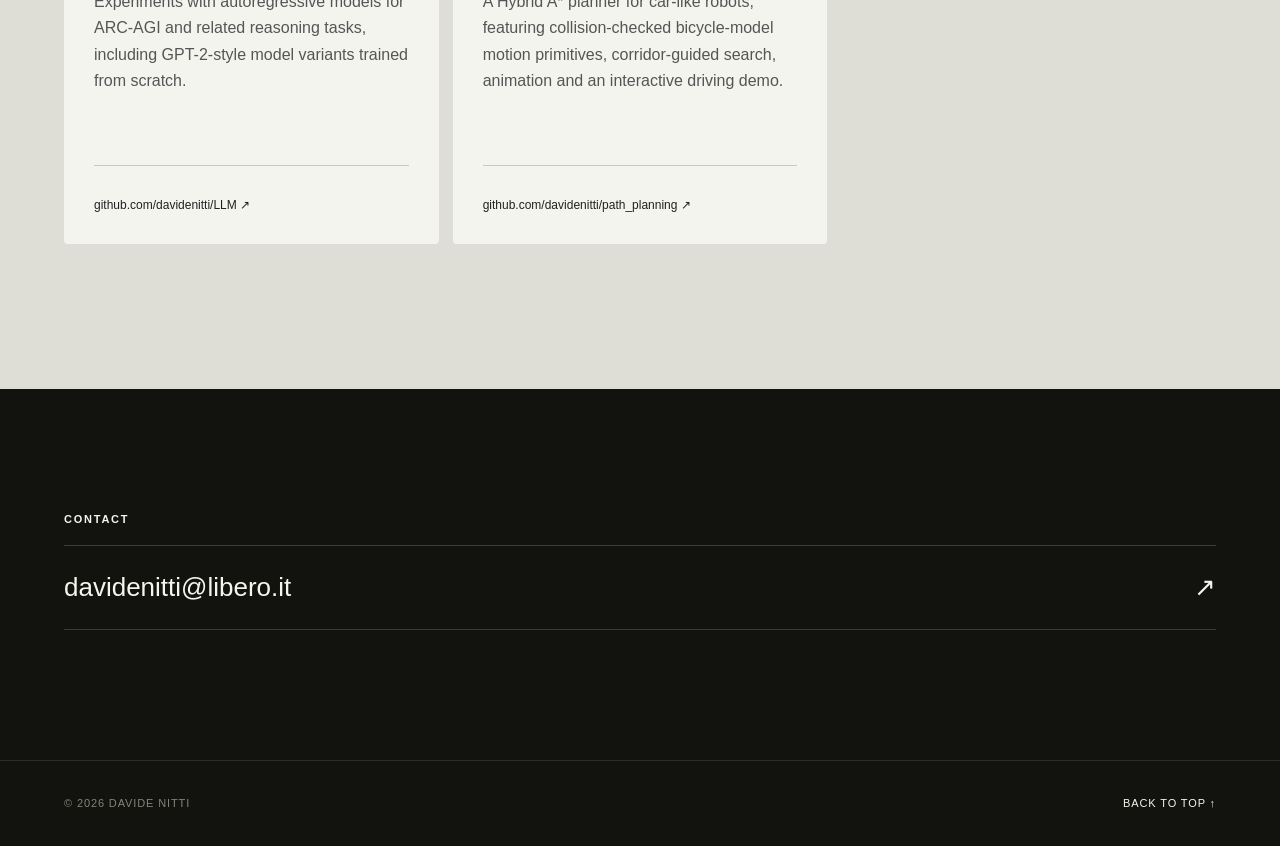
==== commit 12c8ea8b: "small fixes" ====
--- a/index.html
+++ b/index.html
@@ -23,7 +23,7 @@
   <main>
     <section class="hero section-pad">
       <div class="hero-copy reveal">
-        <p class="hero-secondary">
+        <p class="hero-intro">
           I am a Senior Machine Learning Engineer at PROPHESEE in Paris, working on machine learning and computer vision for event-based cameras.<br>
           I completed a PhD at KU Leuven in Hybrid Probabilistic Logic Programming.<br>
           My research background includes probabilistic programming, Bayesian inference, planning, robotics, machine learning, reinforcement learning  and computer vision.
--- a/styles.css
+++ b/styles.css
@@ -1,8 +1,9 @@
 :root {
   --bg: #f4f4ef;
   --surface: #e9e9e2;
-  --ink: #11120f;
-  --muted: #66675f;
+  --surface-strong: #deded6;
+  --ink: #202020;
+  --muted: #555555;
   --line: #c9c9c0;
   --accent: #3157ff;
   --dark: #12130f;
@@ -118,13 +119,6 @@
   font-weight: 400;
   letter-spacing: -.045em;
 }
-.hero-lead {
-  max-width: 640px;
-  margin: 42px 0 0;
-  font-size: clamp(18px, 1.5vw, 23px);
-  line-height: 1.48;
-  color: var(--muted);
-}
 .hero-actions {
   margin-top: 42px;
   display: flex;
@@ -188,7 +182,7 @@
 .expertise-item p { margin: 0; color: var(--muted); max-width: 460px; }
 
 .work {
-  background: #deded6;
+  background: var(--surface-strong);
   max-width: none;
   padding-top: 130px;
   padding-bottom: 140px;
@@ -462,7 +456,6 @@
   .site-header { height: 74px; }
   .hero { padding-top: 16px; padding-bottom: 40px; }
   .hero h1 { font-size: clamp(54px, 17vw, 82px); }
-  .hero-lead { margin-top: 30px; }
   .hero-visual { min-height: 480px; }
   .visual-label-bottom span:nth-child(2) { display: none; }
   .expertise { padding-top: 88px; padding-bottom: 100px; gap: 48px; }
@@ -525,7 +518,7 @@
 .github {
   padding-top: 56px;
   padding-bottom: 145px;
-  background: #deded6;
+  background: var(--surface-strong);
   max-width: none;
 }
 .github > * {
@@ -657,18 +650,10 @@
 .hero h1 {
   max-width: 1040px;
 }
-.hero-lead {
-  max-width: 780px;
-  margin-top: 0;
+.hero-intro {
+  max-width: none;
+  margin: 0;
   color: var(--ink);
-  font-size: clamp(22px, 2vw, 32px);
-  line-height: 1.42;
-  letter-spacing: -.025em;
-}
-.hero-secondary {
-  max-width: none;
-  margin: 0;
-  color: var(--muted);
   font-size: 17px;
   line-height: 1.65;
 }
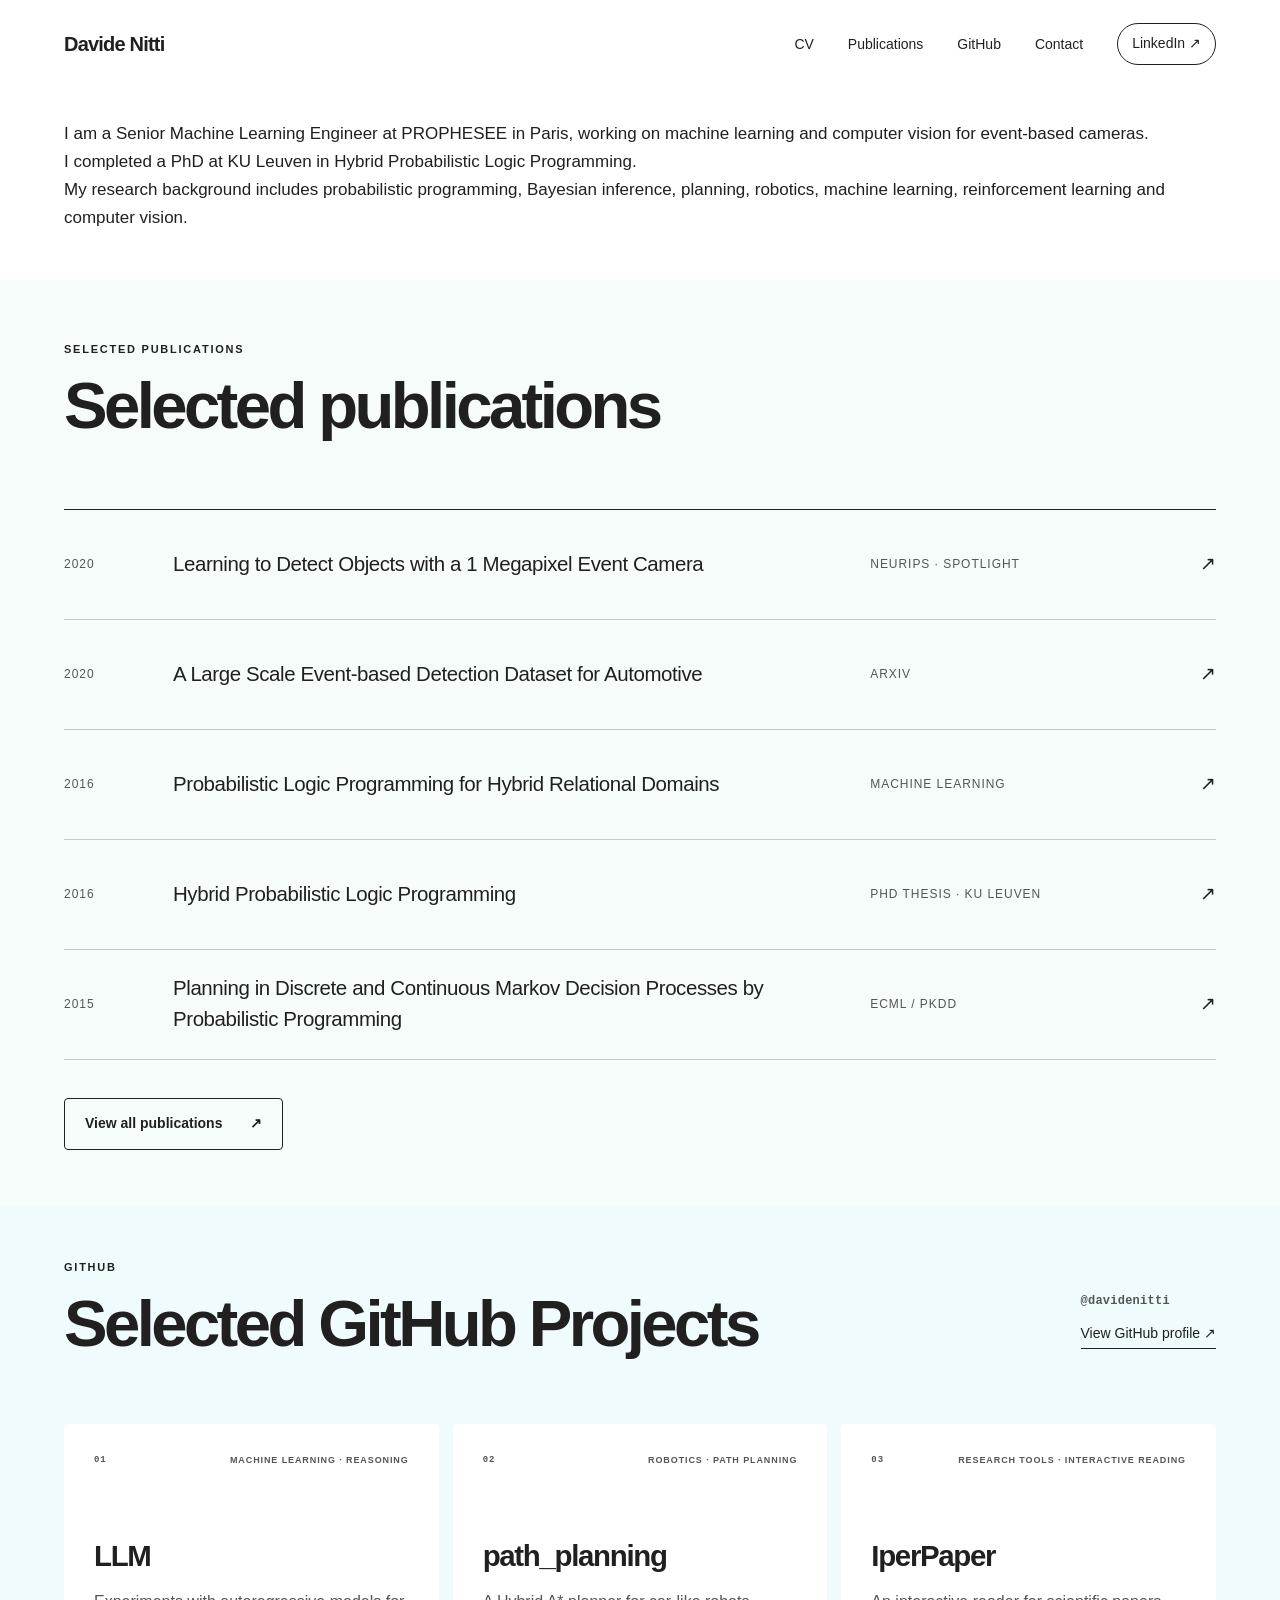
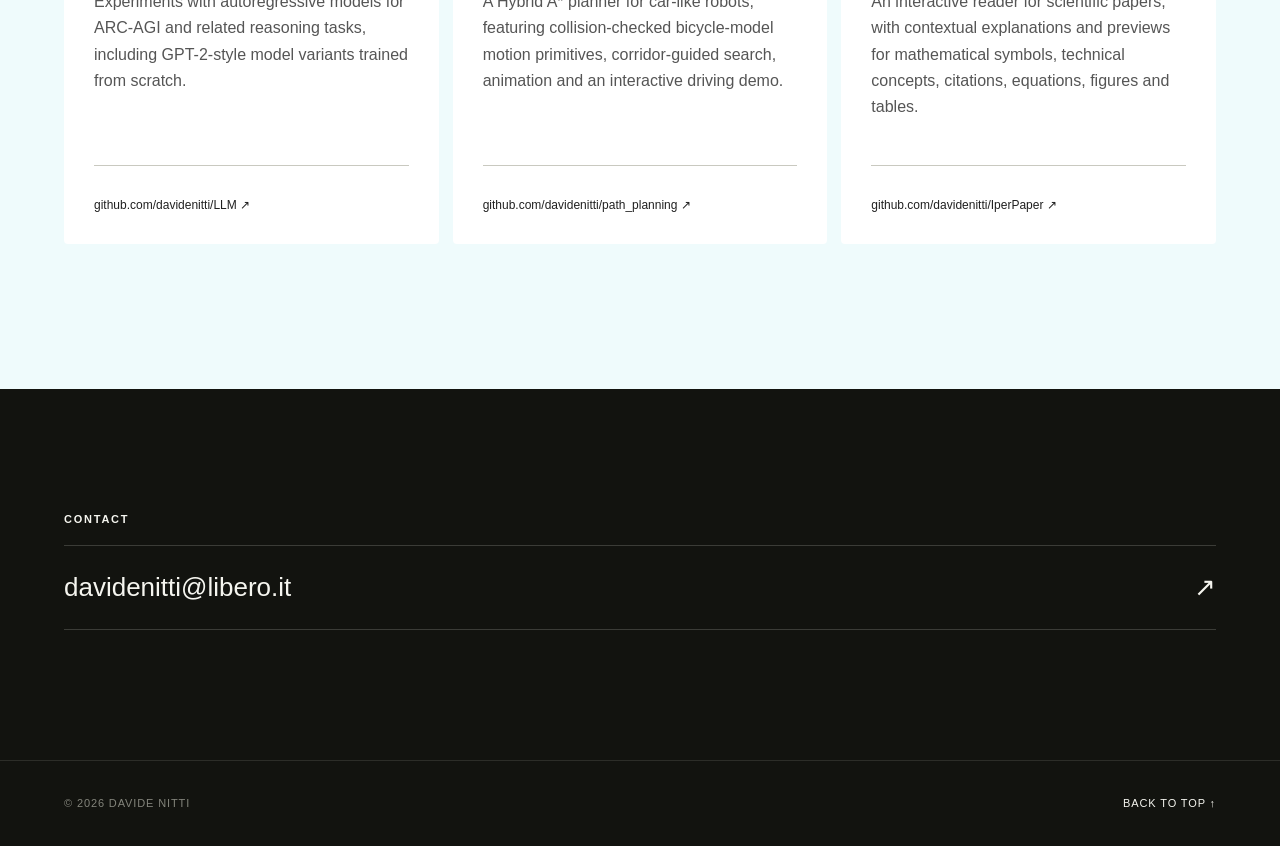
==== commit 6a129bfa: "fix color and add project" ====
--- a/index.html
+++ b/index.html
@@ -107,6 +107,16 @@
           <span class="repo-card-link">github.com/davidenitti/path_planning ↗</span>
         </a>
 
+        <a class="repo-card reveal" href="https://github.com/davidenitti/IperPaper" target="_blank" rel="noreferrer" aria-label="View the IperPaper project on GitHub">
+          <div class="repo-card-top">
+            <span class="repo-index">03</span>
+            <span class="repo-label">Research Tools · Interactive Reading</span>
+          </div>
+          <h3>IperPaper</h3>
+          <p>An interactive reader for scientific papers, with contextual explanations and previews for mathematical symbols, technical concepts, citations, equations, figures and tables.</p>
+          <span class="repo-card-link">github.com/davidenitti/IperPaper ↗</span>
+        </a>
+
       </div>
     </section>
 
--- a/styles.css
+++ b/styles.css
@@ -1,7 +1,7 @@
 :root {
-  --bg: #f4f4ef;
-  --surface: #e9e9e2;
-  --surface-strong: #deded6;
+  --bg: #ffffff;
+  --surface: #f6fcf9;
+  --surface-strong: #effbfc;
   --ink: #202020;
   --muted: #555555;
   --line: #c9c9c0;
